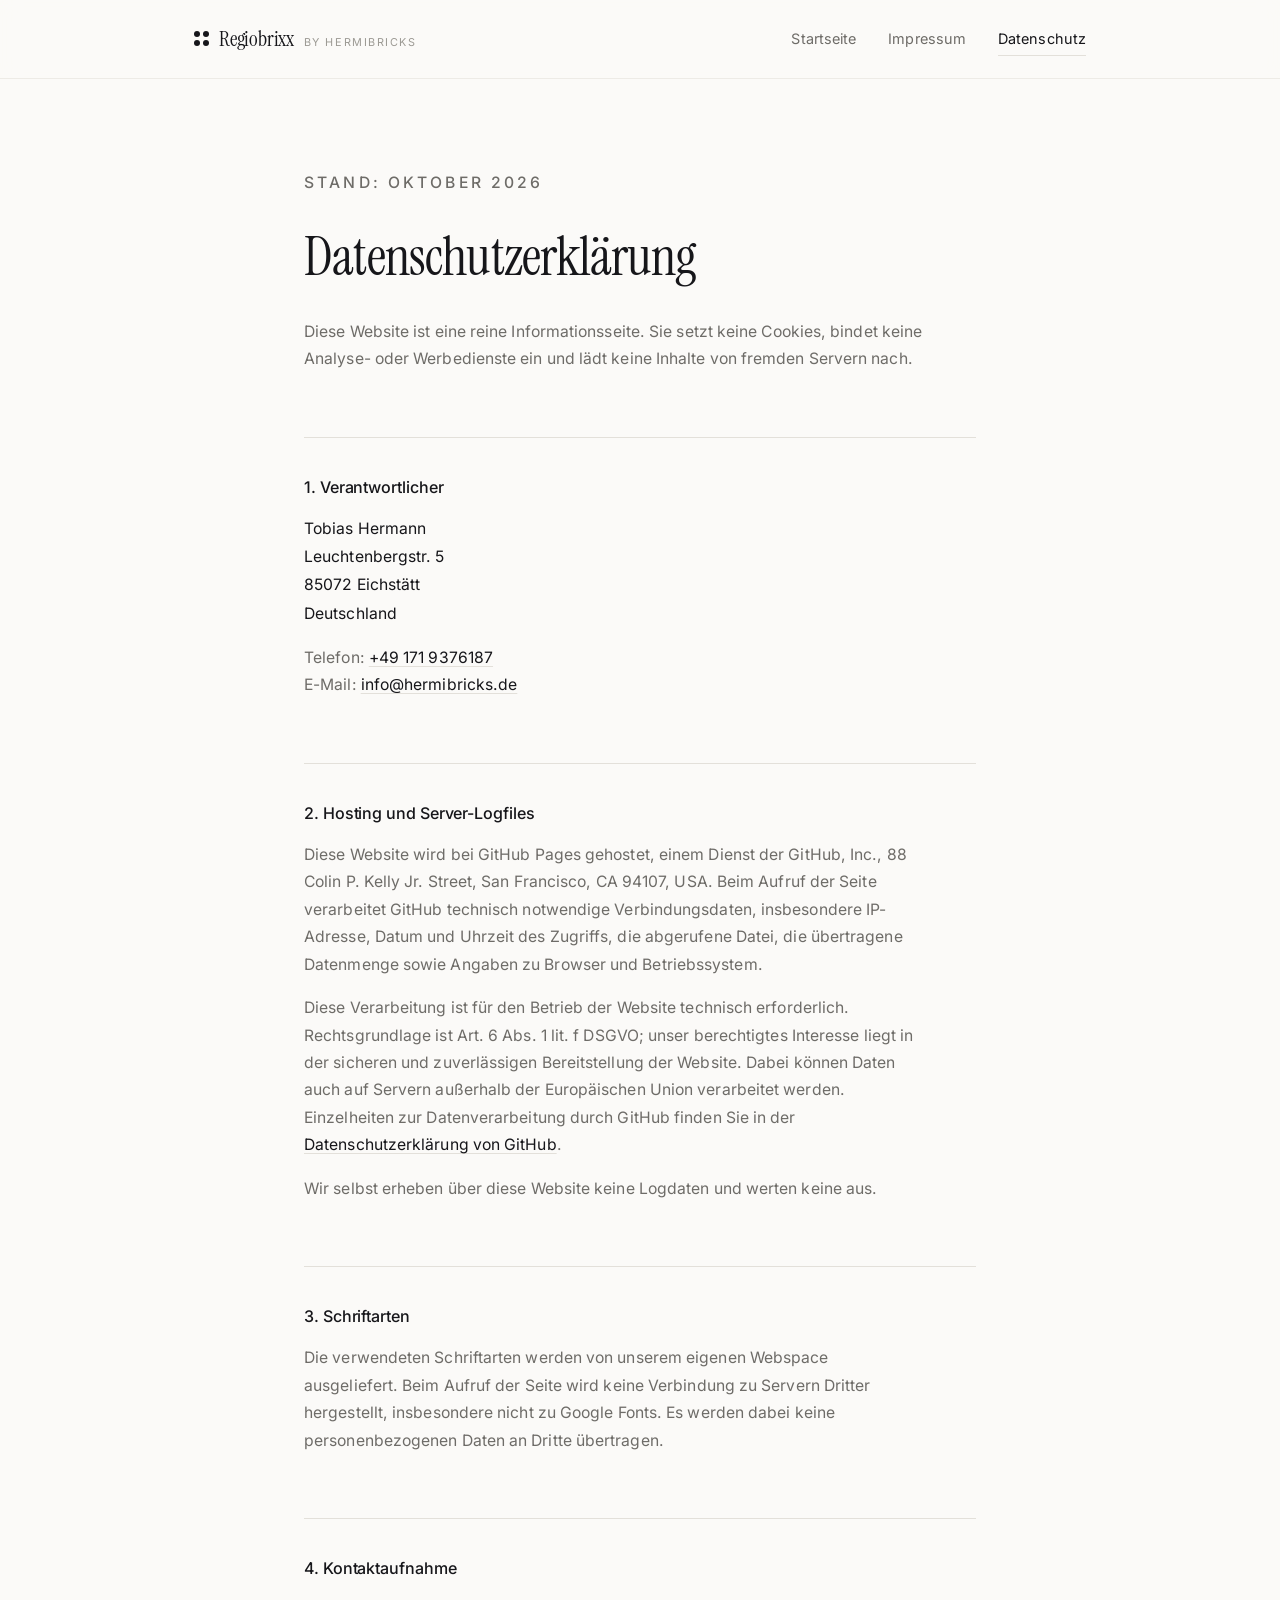
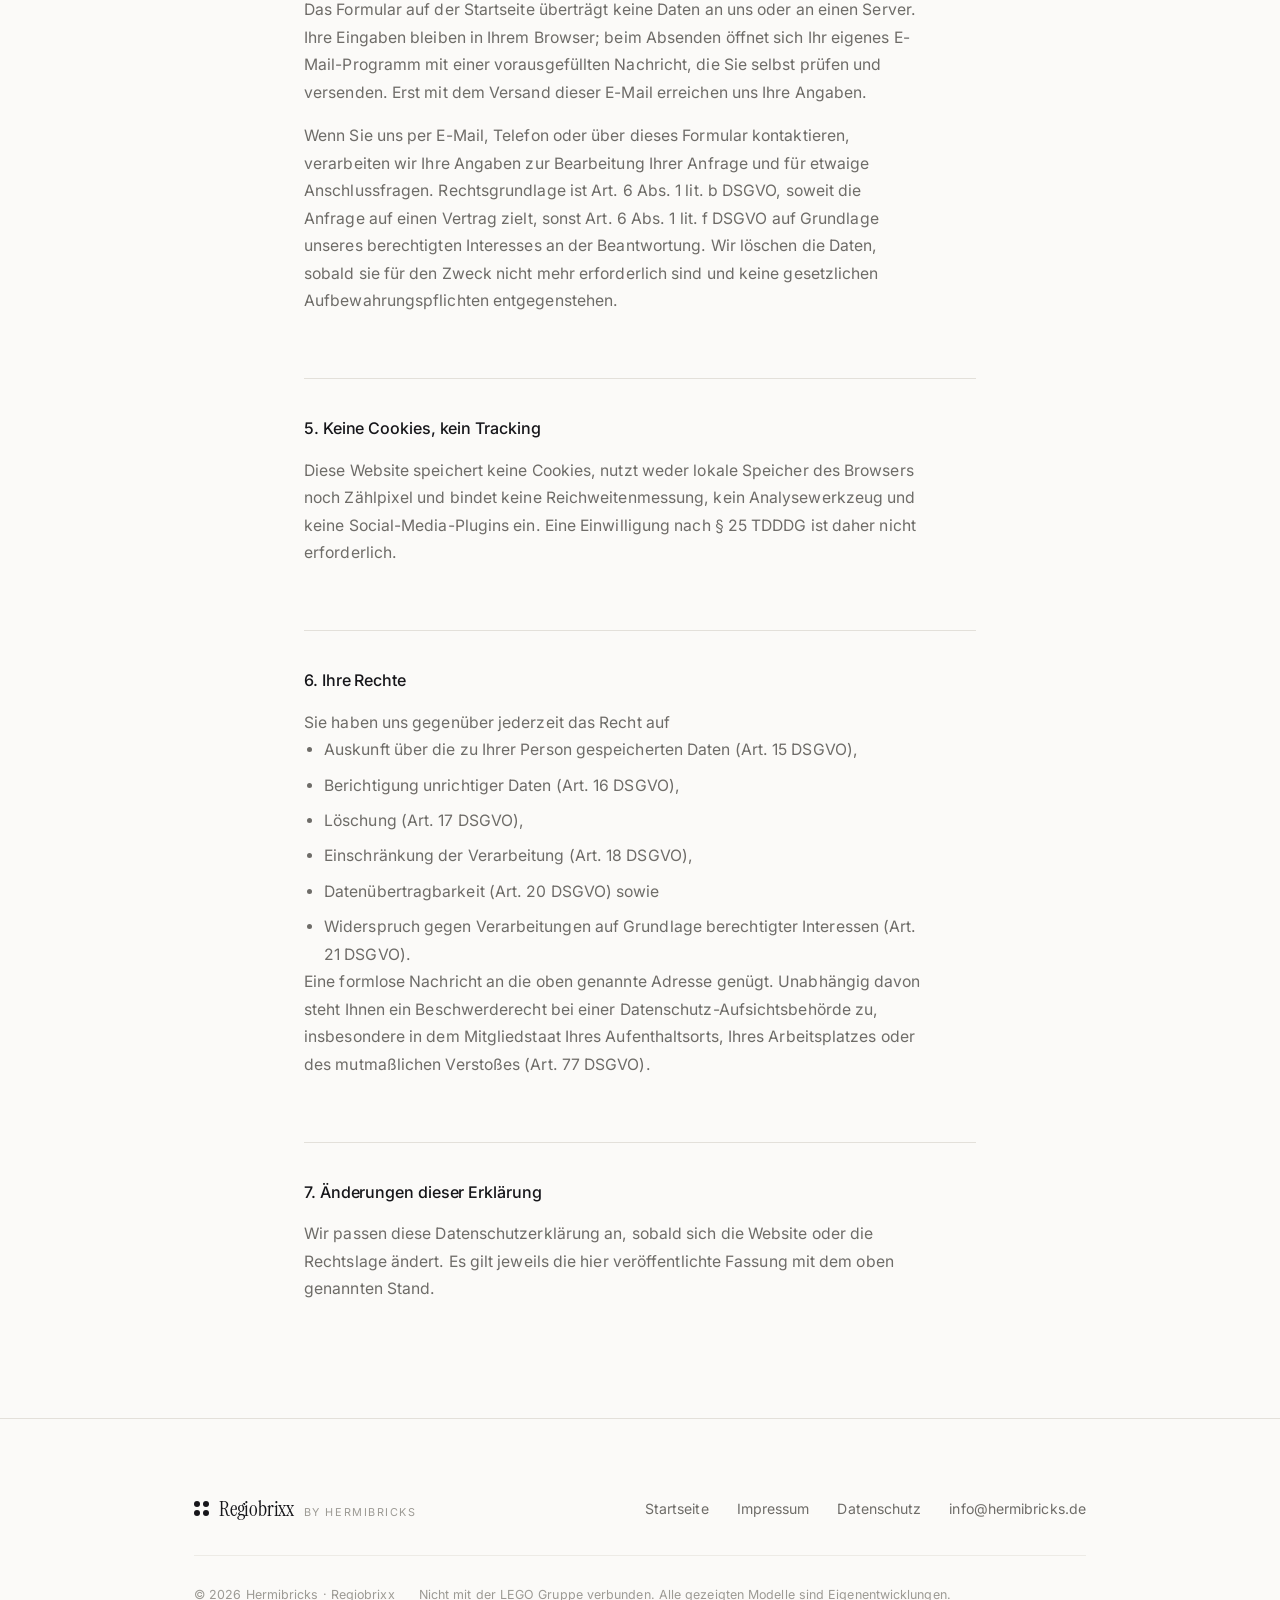
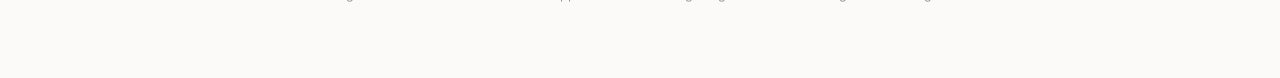
==== datenschutz.html @ d9622eda "Ergänze Impressum und Datenschutz, liefere Schriften lokal aus Rechtsseiten: - impressum.html mit de" ====
<!doctype html>
<html lang="de">
<head>
<meta charset="utf-8">
<meta name="viewport" content="width=device-width, initial-scale=1">
<title>Datenschutzerklärung — Regiobrixx</title>
<meta name="description" content="Datenschutzerklärung für die Website von Regiobrixx by Hermibricks.">
<meta name="robots" content="index, follow">
<meta name="theme-color" content="#FBFAF8">
<link rel="icon" href="data:image/svg+xml,%3Csvg xmlns='http://www.w3.org/2000/svg' viewBox='0 0 32 32'%3E%3Crect width='32' height='32' fill='%23FBFAF8'/%3E%3Cg fill='%2316161A'%3E%3Ccircle cx='12' cy='12' r='3'/%3E%3Ccircle cx='20' cy='12' r='3'/%3E%3Ccircle cx='12' cy='20' r='3'/%3E%3Ccircle cx='20' cy='20' r='3'/%3E%3C/g%3E%3C/svg%3E">
<link rel="stylesheet" href="fonts.css">
<link rel="stylesheet" href="styles.css">
</head>
<body>

<a class="skip" href="#main">Zum Inhalt springen</a>

<header class="site-header">
  <div class="wrap header-inner">
    <a class="brand" href="index.html" aria-label="Regiobrixx Startseite">
      <span class="mark" aria-hidden="true"><i></i><i></i><i></i><i></i></span>
      <span class="brand-name">Regiobrixx</span>
      <span class="brand-by">by Hermibricks</span>
    </a>
    <nav class="nav nav-legal" aria-label="Hauptnavigation">
      <a href="index.html">Startseite</a>
      <a href="impressum.html">Impressum</a>
      <a href="datenschutz.html" aria-current="page">Datenschutz</a>
    </nav>
  </div>
</header>

<main id="main" class="legal">
  <div class="wrap">
    <p class="kicker">Stand: Oktober 2026</p>
    <h1>Datenschutz&shy;erklärung</h1>

    <p class="legal-intro">
      Diese Website ist eine reine Informationsseite. Sie setzt keine Cookies, bindet keine
      Analyse- oder Werbedienste ein und lädt keine Inhalte von fremden Servern nach.
    </p>

    <section>
      <h2>1. Verantwortlicher</h2>
      <p class="address">
        Tobias Hermann<br>
        Leuchtenbergstr. 5<br>
        85072 Eichstätt<br>
        Deutschland
      </p>
      <p>
        Telefon: <a href="tel:+491719376187">+49 171 9376187</a><br>
        E-Mail: <a href="mailto:info@hermibricks.de">info@hermibricks.de</a>
      </p>
    </section>

    <section>
      <h2>2. Hosting und Server-Logfiles</h2>
      <p>
        Diese Website wird bei GitHub Pages gehostet, einem Dienst der GitHub, Inc.,
        88 Colin P. Kelly Jr. Street, San Francisco, CA 94107, USA. Beim Aufruf der Seite
        verarbeitet GitHub technisch notwendige Verbindungsdaten, insbesondere
        IP-Adresse, Datum und Uhrzeit des Zugriffs, die abgerufene Datei, die übertragene
        Datenmenge sowie Angaben zu Browser und Betriebssystem.
      </p>
      <p>
        Diese Verarbeitung ist für den Betrieb der Website technisch erforderlich.
        Rechtsgrundlage ist Art. 6 Abs. 1 lit. f DSGVO; unser berechtigtes Interesse
        liegt in der sicheren und zuverlässigen Bereitstellung der Website. Dabei können
        Daten auch auf Servern außerhalb der Europäischen Union verarbeitet werden.
        Einzelheiten zur Datenverarbeitung durch GitHub finden Sie in der
        <a href="https://docs.github.com/privacy" rel="noopener noreferrer">Datenschutzerklärung
        von GitHub</a>.
      </p>
      <p>Wir selbst erheben über diese Website keine Logdaten und werten keine aus.</p>
    </section>

    <section>
      <h2>3. Schriftarten</h2>
      <p>
        Die verwendeten Schriftarten werden von unserem eigenen Webspace ausgeliefert.
        Beim Aufruf der Seite wird keine Verbindung zu Servern Dritter hergestellt,
        insbesondere nicht zu Google Fonts. Es werden dabei keine personenbezogenen
        Daten an Dritte übertragen.
      </p>
    </section>

    <section>
      <h2>4. Kontaktaufnahme</h2>
      <p>
        Das Formular auf der Startseite überträgt keine Daten an uns oder an einen
        Server. Ihre Eingaben bleiben in Ihrem Browser; beim Absenden öffnet sich Ihr
        eigenes E-Mail-Programm mit einer vorausgefüllten Nachricht, die Sie selbst
        prüfen und versenden. Erst mit dem Versand dieser E-Mail erreichen uns Ihre
        Angaben.
      </p>
      <p>
        Wenn Sie uns per E-Mail, Telefon oder über dieses Formular kontaktieren,
        verarbeiten wir Ihre Angaben zur Bearbeitung Ihrer Anfrage und für etwaige
        Anschlussfragen. Rechtsgrundlage ist Art. 6 Abs. 1 lit. b DSGVO, soweit die
        Anfrage auf einen Vertrag zielt, sonst Art. 6 Abs. 1 lit. f DSGVO auf Grundlage
        unseres berechtigten Interesses an der Beantwortung. Wir löschen die Daten,
        sobald sie für den Zweck nicht mehr erforderlich sind und keine gesetzlichen
        Aufbewahrungspflichten entgegenstehen.
      </p>
    </section>

    <section>
      <h2>5. Keine Cookies, kein Tracking</h2>
      <p>
        Diese Website speichert keine Cookies, nutzt weder lokale Speicher des Browsers
        noch Zählpixel und bindet keine Reichweitenmessung, kein Analysewerkzeug und
        keine Social-Media-Plugins ein. Eine Einwilligung nach § 25 TDDDG ist daher
        nicht erforderlich.
      </p>
    </section>

    <section>
      <h2>6. Ihre Rechte</h2>
      <p>Sie haben uns gegenüber jederzeit das Recht auf</p>
      <ul class="legal-bullets">
        <li>Auskunft über die zu Ihrer Person gespeicherten Daten (Art. 15 DSGVO),</li>
        <li>Berichtigung unrichtiger Daten (Art. 16 DSGVO),</li>
        <li>Löschung (Art. 17 DSGVO),</li>
        <li>Einschränkung der Verarbeitung (Art. 18 DSGVO),</li>
        <li>Datenübertragbarkeit (Art. 20 DSGVO) sowie</li>
        <li>Widerspruch gegen Verarbeitungen auf Grundlage berechtigter Interessen
            (Art. 21 DSGVO).</li>
      </ul>
      <p>
        Eine formlose Nachricht an die oben genannte Adresse genügt. Unabhängig davon
        steht Ihnen ein Beschwerderecht bei einer Datenschutz-Aufsichtsbehörde zu,
        insbesondere in dem Mitgliedstaat Ihres Aufenthaltsorts, Ihres Arbeitsplatzes
        oder des mutmaßlichen Verstoßes (Art. 77 DSGVO).
      </p>
    </section>

    <section>
      <h2>7. Änderungen dieser Erklärung</h2>
      <p>
        Wir passen diese Datenschutzerklärung an, sobald sich die Website oder die
        Rechtslage ändert. Es gilt jeweils die hier veröffentlichte Fassung mit dem
        oben genannten Stand.
      </p>
    </section>
  </div>
</main>

<footer class="site-footer">
  <div class="wrap footer-inner">
    <a class="brand" href="index.html">
      <span class="mark" aria-hidden="true"><i></i><i></i><i></i><i></i></span>
      <span class="brand-name">Regiobrixx</span>
      <span class="brand-by">by Hermibricks</span>
    </a>
    <nav class="footer-nav" aria-label="Fußzeile">
      <a href="index.html">Startseite</a>
      <a href="impressum.html">Impressum</a>
      <a href="datenschutz.html">Datenschutz</a>
      <a href="mailto:info@hermibricks.de">info@hermibricks.de</a>
    </nav>
    <p class="footer-legal">
      <span>© <span id="year">2026</span> Hermibricks · Regiobrixx</span>
      <span>Nicht mit der LEGO Gruppe verbunden. Alle gezeigten Modelle sind Eigenentwicklungen.</span>
    </p>
  </div>
</footer>

<script src="main.js"></script>
</body>
</html>
---- fonts.css ----
/* ============================================================
   Schriften, lokal ausgeliefert.
   Bewusst nicht ueber Googles CDN eingebunden: sonst wuerde beim
   Seitenaufruf die IP-Adresse jedes Besuchers an Google in die USA
   uebertragen. Erzeugt aus:
   https://fonts.googleapis.com/css2?family=Instrument+Serif&family=Inter:wght@400;500&display=swap
   Enthalten sind nur die tatsaechlich genutzten Schnitte
   (Instrument Serif 400, Inter 400/500) in den Subsets latin und
   latin-ext. Neue Schnitte muessen hier ergaenzt werden.
   ============================================================ */

@font-face{
  font-family:'Instrument Serif';
  font-style:normal;
  font-weight:400;
  font-display:swap;
  src:url(fonts/instrument-serif-400-latin-ext.woff2) format('woff2');
  unicode-range:U+0100-02BA, U+02BD-02C5, U+02C7-02CC, U+02CE-02D7, U+02DD-02FF, U+0304, U+0308, U+0329, U+1D00-1DBF, U+1E00-1E9F, U+1EF2-1EFF, U+2020, U+20A0-20AB, U+20AD-20C4, U+2113, U+2C60-2C7F, U+A720-A7FF;
}

@font-face{
  font-family:'Instrument Serif';
  font-style:normal;
  font-weight:400;
  font-display:swap;
  src:url(fonts/instrument-serif-400-latin.woff2) format('woff2');
  unicode-range:U+0000-00FF, U+0131, U+0152-0153, U+02BB-02BC, U+02C6, U+02DA, U+02DC, U+0304, U+0308, U+0329, U+2000-206F, U+20AC, U+2122, U+2191, U+2193, U+2212, U+2215, U+FEFF, U+FFFD;
}

@font-face{
  font-family:'Inter';
  font-style:normal;
  font-weight:400;
  font-display:swap;
  src:url(fonts/inter-latin-ext.woff2) format('woff2');
  unicode-range:U+0100-02BA, U+02BD-02C5, U+02C7-02CC, U+02CE-02D7, U+02DD-02FF, U+0304, U+0308, U+0329, U+1D00-1DBF, U+1E00-1E9F, U+1EF2-1EFF, U+2020, U+20A0-20AB, U+20AD-20C4, U+2113, U+2C60-2C7F, U+A720-A7FF;
}

@font-face{
  font-family:'Inter';
  font-style:normal;
  font-weight:400;
  font-display:swap;
  src:url(fonts/inter-latin.woff2) format('woff2');
  unicode-range:U+0000-00FF, U+0131, U+0152-0153, U+02BB-02BC, U+02C6, U+02DA, U+02DC, U+0304, U+0308, U+0329, U+2000-206F, U+20AC, U+2122, U+2191, U+2193, U+2212, U+2215, U+FEFF, U+FFFD;
}

@font-face{
  font-family:'Inter';
  font-style:normal;
  font-weight:500;
  font-display:swap;
  src:url(fonts/inter-latin-ext.woff2) format('woff2');
  unicode-range:U+0100-02BA, U+02BD-02C5, U+02C7-02CC, U+02CE-02D7, U+02DD-02FF, U+0304, U+0308, U+0329, U+1D00-1DBF, U+1E00-1E9F, U+1EF2-1EFF, U+2020, U+20A0-20AB, U+20AD-20C4, U+2113, U+2C60-2C7F, U+A720-A7FF;
}

@font-face{
  font-family:'Inter';
  font-style:normal;
  font-weight:500;
  font-display:swap;
  src:url(fonts/inter-latin.woff2) format('woff2');
  unicode-range:U+0000-00FF, U+0131, U+0152-0153, U+02BB-02BC, U+02C6, U+02DA, U+02DC, U+0304, U+0308, U+0329, U+2000-206F, U+20AC, U+2122, U+2191, U+2193, U+2212, U+2215, U+FEFF, U+FFFD;
}
---- styles.css ----
/* ============================================================
   Regiobrixx — Landing Page
   Ruhig, editorial, viel Weißraum.
   ============================================================ */

:root{
  --paper:#FBFAF8;
  --paper-alt:#F4F2EE;
  --ink:#16161A;
  --ink-soft:#6E6C68;
  --ink-faint:#9C9A94;
  --rule:#E3E0DA;
  --rule-soft:#EDEBE6;

  --wrap:940px;
  --wrap-wide:1320px;
  --gutter:24px;

  --serif:"Instrument Serif",Georgia,"Times New Roman",serif;
  --sans:"Inter",system-ui,-apple-system,"Segoe UI",sans-serif;

  --space-section:clamp(88px,12vw,176px);
}

*,*::before,*::after{box-sizing:border-box}

html{scroll-behavior:smooth;scroll-padding-top:100px;-webkit-text-size-adjust:100%}

body{
  margin:0;
  background:var(--paper);
  color:var(--ink);
  font-family:var(--sans);
  font-size:17px;
  font-weight:400;
  line-height:1.75;
  letter-spacing:.005em;
  -webkit-font-smoothing:antialiased;
  text-rendering:optimizeLegibility;
  overflow-x:hidden;
}

img{max-width:100%;height:auto;display:block}
p{margin:0}
a{color:inherit}

h1,h2{
  font-family:var(--serif);font-weight:400;letter-spacing:-.015em;
  line-height:1.06;margin:0;text-wrap:balance;
}
h1{font-size:clamp(2.9rem,7.2vw,5.4rem)}
h2{font-size:clamp(2.1rem,4.6vw,3.4rem)}
h3{
  font-family:var(--sans);font-size:1.0rem;font-weight:500;
  letter-spacing:-.005em;line-height:1.45;margin:0;
}

.wrap{width:100%;max-width:var(--wrap);margin-inline:auto;padding-inline:var(--gutter)}
.wrap-wide{width:100%;max-width:var(--wrap-wide);margin-inline:auto;padding-inline:var(--gutter)}

.sr-only,.skip:not(:focus){
  position:absolute;width:1px;height:1px;padding:0;margin:-1px;
  overflow:hidden;clip:rect(0 0 0 0);white-space:nowrap;border:0;
}
.skip:focus{
  position:fixed;z-index:200;top:14px;left:14px;background:var(--ink);color:var(--paper);
  padding:12px 20px;font-size:.9rem;
}
:focus-visible{outline:1px solid var(--ink);outline-offset:4px}

.kicker{
  font-size:.7rem;font-weight:500;letter-spacing:.2em;text-transform:uppercase;
  color:var(--ink-faint);margin:0 0 clamp(20px,3vw,32px);
}

/* ============ HEADER ============ */
.site-header{
  position:sticky;top:0;z-index:100;
  background:color-mix(in srgb, var(--paper) 88%, transparent);
  backdrop-filter:saturate(1.1) blur(10px);
  border-bottom:1px solid var(--rule-soft);
}
.header-inner{display:flex;align-items:center;gap:24px;min-height:78px}

.brand{display:flex;align-items:baseline;gap:10px;text-decoration:none;flex:0 0 auto}
.mark{
  align-self:center;display:grid;grid-template-columns:1fr 1fr;gap:3px;
  width:15px;height:15px;flex:0 0 auto;
}
.mark i{display:block;border-radius:50%;background:var(--ink)}
.brand-name{font-family:var(--serif);font-size:1.3rem;letter-spacing:-.01em}
.brand-by{font-size:.68rem;letter-spacing:.14em;text-transform:uppercase;color:var(--ink-faint)}

.nav{margin-left:auto;display:flex;align-items:center;gap:32px}
.nav a{
  text-decoration:none;font-size:.9rem;color:var(--ink-soft);
  position:relative;padding:4px 0;transition:color .2s;
}
.nav a::after{
  content:"";position:absolute;left:0;right:0;bottom:0;height:1px;
  background:var(--ink);transform:scaleX(0);transform-origin:left;transition:transform .25s ease;
}
.nav a:hover{color:var(--ink)}
.nav a:hover::after{transform:scaleX(1)}
.nav .nav-cta{color:var(--ink)}
.nav .nav-cta::after{transform:scaleX(1);background:var(--rule)}
.nav .nav-cta:hover::after{background:var(--ink)}

.burger{
  display:none;margin-left:auto;width:36px;height:36px;border:0;background:none;
  cursor:pointer;padding:0;flex-direction:column;justify-content:center;gap:5px;align-items:flex-end;
}
.burger span{display:block;width:22px;height:1px;background:var(--ink);transition:transform .25s,opacity .2s}
.burger[aria-expanded="true"] span:nth-child(1){transform:translateY(3px) rotate(45deg)}
.burger[aria-expanded="true"] span:nth-child(2){transform:translateY(-3px) rotate(-45deg)}

/* ============ BUTTONS / LINKS ============ */
.btn{
  display:inline-flex;align-items:center;justify-content:center;
  font-family:var(--sans);font-size:.9rem;font-weight:500;letter-spacing:.01em;
  text-decoration:none;cursor:pointer;
  background:var(--ink);color:var(--paper);border:1px solid var(--ink);
  padding:15px 32px;border-radius:999px;transition:background .22s,color .22s;
}
.btn:hover{background:transparent;color:var(--ink)}

.link-arrow{
  display:inline-flex;align-items:center;gap:9px;text-decoration:none;
  font-size:.9rem;color:var(--ink);padding-bottom:3px;
  border-bottom:1px solid var(--rule);transition:border-color .22s;
}
.link-arrow::after{content:"→";transition:transform .25s ease}
.link-arrow:hover{border-bottom-color:var(--ink)}
.link-arrow:hover::after{transform:translateX(4px)}

/* ============ PARALLAX ============ */
.parallax{
  position:relative;overflow:hidden;
  aspect-ratio:var(--ar,3/2);background:var(--paper-alt);
  --range:0px;--shift:0px;
}
.parallax img{
  position:absolute;top:50%;left:0;width:100%;
  height:calc(100% + var(--range) * 2);
  object-fit:cover;
  transform:translate3d(0,calc(-50% + var(--shift)),0);
}
.parallax[data-ratio="3/2"]{--ar:3/2}
.parallax[data-ratio="3/4"]{--ar:3/4}
.parallax[data-ratio="4/3"]{--ar:4/3}
.js-parallax .parallax{--range:clamp(18px,3.5vw,46px)}
.js-parallax .parallax img{will-change:transform}

/* ============ HERO ============ */
.hero{padding-top:clamp(72px,11vw,140px);padding-bottom:var(--space-section)}
.hero h1{margin-bottom:clamp(40px,6vw,64px)}
.hero-foot{
  display:grid;grid-template-columns:minmax(0,1fr) auto;gap:clamp(28px,5vw,64px);
  align-items:end;padding-bottom:clamp(56px,8vw,96px);
}
.lead{font-size:1.06rem;color:var(--ink-soft);max-width:46ch}
.hero-actions{display:flex;align-items:center;gap:28px;flex-wrap:wrap}

.hero-figure{margin-bottom:clamp(48px,7vw,88px)}


.facts{
  list-style:none;margin:0;padding:0;
  display:grid;grid-template-columns:repeat(3,1fr);gap:1px;
  background:var(--rule);border-block:1px solid var(--rule);
}
.facts li{background:var(--paper);padding:32px 0 32px 0}
.facts li+li{padding-left:clamp(24px,4vw,48px)}
.facts strong{
  display:block;font-family:var(--serif);font-weight:400;
  font-size:clamp(1.5rem,2.6vw,2rem);line-height:1.1;letter-spacing:-.01em;
}
.facts span{display:block;margin-top:8px;font-size:.88rem;color:var(--ink-soft);line-height:1.5}

/* ============ SECTIONS ============ */
.section{padding-block:var(--space-section)}
.section-alt{background:var(--paper-alt)}

.sec-head{max-width:36ch;margin:0 auto clamp(56px,8vw,104px);text-align:center}
.sec-head-left{margin-inline:0;text-align:left;max-width:30ch}
.sec-head h2+.sec-sub{margin-top:clamp(20px,3vw,28px)}
.sec-sub{color:var(--ink-soft);font-size:1.02rem;max-width:52ch}
.sec-head:not(.sec-head-left) .sec-sub{margin-inline:auto}

/* ---- Trio ---- */
.trio{
  display:grid;grid-template-columns:repeat(3,1fr);
  gap:clamp(32px,5vw,64px);
}
.trio article{border-top:1px solid var(--rule);padding-top:26px}
.trio h3{margin-bottom:12px}
.trio p{color:var(--ink-soft);font-size:.96rem}

/* ---- Gallery ---- */
.gallery{
  display:grid;grid-template-columns:1fr 1fr;
  column-gap:clamp(24px,5vw,80px);row-gap:clamp(56px,8vw,120px);
}
.gallery figure{margin:0}
.gallery .offset{transform:translateY(clamp(32px,6vw,88px))}

.gallery figcaption{
  display:flex;align-items:baseline;justify-content:space-between;gap:16px;
  margin-top:18px;padding-top:14px;border-top:1px solid var(--rule);
  font-size:.92rem;
}
.gallery figcaption em{font-style:normal;color:var(--ink-faint);font-size:.78rem;
  letter-spacing:.14em;text-transform:uppercase}

.aside-note{
  margin-top:clamp(96px,12vw,170px);max-width:46ch;color:var(--ink-soft);
  font-size:.96rem;padding-top:24px;border-top:1px solid var(--rule);
}

/* ---- Referenz ---- */
.reference{
  display:grid;grid-template-columns:minmax(0,.85fr) minmax(0,1.15fr);
  gap:clamp(40px,6vw,96px);align-items:center;
}
.reference-text h2+.sec-sub{margin-top:clamp(20px,3vw,28px)}
.reference-text .sec-sub+.sec-sub{margin-top:18px}
.reference-figures{
  display:grid;grid-template-columns:1fr 1fr;gap:clamp(16px,2.5vw,32px);
}
.reference-figures figure{margin:0}
.specs{
  display:flex;flex-wrap:wrap;gap:0;margin:clamp(28px,4vw,40px) 0 0;
  border-top:1px solid var(--rule);
}
.specs div{padding:16px clamp(20px,3vw,34px) 0 0}
.specs dt{
  font-size:.68rem;letter-spacing:.16em;text-transform:uppercase;color:var(--ink-faint);
}
.specs dd{margin:6px 0 0;font-family:var(--serif);font-size:1.25rem;line-height:1.1}

/* ---- Steps ---- */
.steps,.perks{list-style:none;margin:0;padding:0}
.steps li,.perks li{
  display:grid;grid-template-columns:72px minmax(0,19ch) minmax(0,1fr);
  gap:clamp(20px,4vw,48px);align-items:baseline;
  padding:clamp(26px,3.4vw,38px) 0;border-top:1px solid var(--rule);
}
.steps li:last-child,.perks li:last-child{border-bottom:1px solid var(--rule)}
.num{font-family:var(--serif);font-size:1.05rem;color:var(--ink-faint)}
.steps p,.perks p{color:var(--ink-soft);font-size:.96rem;max-width:56ch}

/* ---- Plans ---- */
.plans{
  display:grid;grid-template-columns:repeat(3,1fr);
  border-top:1px solid var(--rule);margin-bottom:clamp(72px,10vw,128px);
}
.plan{
  position:relative;
  padding:calc(clamp(36px,4.5vw,52px) + 18px) clamp(20px,3vw,40px) clamp(36px,4.5vw,52px) 0;
  display:flex;flex-direction:column;align-items:flex-start;gap:0;
}
.plan+.plan{border-left:1px solid var(--rule);padding-left:clamp(28px,3.5vw,48px)}
.plan-tag{
  position:absolute;top:22px;left:0;font-size:.64rem;letter-spacing:.18em;
  text-transform:uppercase;color:var(--ink-faint);
}
.plan+.plan .plan-tag{left:clamp(28px,3.5vw,48px)}
.plan h3{font-family:var(--serif);font-size:2.2rem;font-weight:400;line-height:1}
.plan-for{margin-top:14px;font-size:.94rem;min-height:3em}
.plan-scope{margin-top:22px;font-size:.92rem;color:var(--ink-soft);line-height:1.65}
.plan-ask{
  margin-top:auto;padding-top:34px;font-size:.7rem;letter-spacing:.18em;
  text-transform:uppercase;color:var(--ink-faint);
}
.plan .link-arrow{margin-top:18px}

/* ---- Matrix ---- */
.table-scroll{overflow-x:auto}
.matrix{width:100%;border-collapse:collapse;min-width:560px;font-size:.92rem}
.matrix th,.matrix td{padding:18px 12px;text-align:left;border-bottom:1px solid var(--rule-soft);vertical-align:middle}
.matrix thead th{
  border-bottom:1px solid var(--rule);font-weight:500;color:var(--ink-faint);
  font-size:.7rem;letter-spacing:.2em;text-transform:uppercase;padding-bottom:16px;
}
.matrix thead th:not(:first-child),.matrix td{text-align:center;width:96px}
.matrix tbody th{font-weight:400;color:var(--ink);padding-left:0}
.matrix i{display:inline-block;width:6px;height:6px;border-radius:50%}
.matrix i.on{background:var(--ink)}
.matrix i.off{background:none;box-shadow:inset 0 0 0 1px var(--rule)}
.opt{font-size:.74rem;letter-spacing:.1em;text-transform:uppercase;color:var(--ink-faint)}

/* ---- Margins ---- */
.margins{margin-top:clamp(72px,10vw,120px);padding-top:clamp(40px,5vw,60px);border-top:1px solid var(--rule)}
.margins-row{
  display:grid;grid-template-columns:auto auto minmax(0,1fr);
  gap:clamp(32px,6vw,80px);align-items:start;
}
.margins-row strong{
  display:block;font-family:var(--serif);font-weight:400;
  font-size:clamp(2.4rem,5vw,3.6rem);line-height:1;letter-spacing:-.02em;
}
.margins-row span{display:block;margin-top:10px;font-size:.86rem;color:var(--ink-soft)}
.margins-note{font-size:.9rem;color:var(--ink-soft);max-width:44ch}

/* ---- Split (Vertrieb / Über uns / Kontakt) ---- */
.split{
  display:grid;grid-template-columns:minmax(0,.9fr) minmax(0,1.1fr);
  gap:clamp(40px,7vw,110px);align-items:start;
}
.split .sec-head{margin-bottom:0}

.rows{list-style:none;margin:0;padding:0}
.rows li{
  padding:22px 0;border-top:1px solid var(--rule);font-size:.98rem;color:var(--ink-soft);
}
.rows li:last-child{border-bottom:1px solid var(--rule)}

.about-body{display:grid;gap:28px;font-size:1.02rem;color:var(--ink-soft);max-width:54ch}
.about-start{padding-top:26px;border-top:1px solid var(--rule);color:var(--ink);font-size:.98rem}
.about-start .kicker{display:block;margin-bottom:10px}

/* ---- Form ---- */
.form{display:grid;gap:30px;max-width:540px}
.form label{
  display:grid;gap:10px;font-size:.72rem;letter-spacing:.14em;
  text-transform:uppercase;color:var(--ink-faint);
}
.form input,.form select,.form textarea{
  font-family:var(--sans);font-size:1rem;font-weight:400;letter-spacing:normal;
  text-transform:none;color:var(--ink);
  padding:10px 0;border:0;border-bottom:1px solid var(--rule);border-radius:0;
  background:transparent;width:100%;transition:border-color .2s;
}
.form input::placeholder,.form textarea::placeholder{color:var(--ink-faint)}
.form input:focus,.form select:focus,.form textarea:focus{border-bottom-color:var(--ink);outline:none}
.form select{appearance:none;cursor:pointer;
  background-image:linear-gradient(45deg,transparent 50%,var(--ink-soft) 50%),linear-gradient(135deg,var(--ink-soft) 50%,transparent 50%);
  background-position:calc(100% - 9px) 19px,calc(100% - 4px) 19px;background-size:5px 5px;background-repeat:no-repeat}
.form textarea{resize:vertical;min-height:64px;line-height:1.7}
.form .btn{justify-self:start;margin-top:6px}
.form-hint{font-size:.82rem;color:var(--ink-faint);line-height:1.6}
.form-hint.is-error{color:var(--ink)}
.form-hint a{color:inherit}

/* ============ RECHTSSEITEN ============ */
.legal{padding-block:clamp(56px,7vw,104px) clamp(72px,9vw,128px)}
.legal .wrap{max-width:720px}
.legal h1{
  font-family:var(--serif);font-weight:400;letter-spacing:-.015em;line-height:1.06;
  font-size:clamp(2.4rem,5vw,3.4rem);margin:0;
}
.legal-intro{
  margin-top:clamp(24px,3vw,32px);font-size:1.06rem;color:var(--ink-soft);max-width:54ch;
}
.legal section{
  margin-top:clamp(40px,5vw,64px);padding-top:clamp(28px,3.5vw,38px);
  border-top:1px solid var(--rule);
}
.legal h2{
  font-family:var(--sans);font-size:1rem;font-weight:500;letter-spacing:-.005em;
  line-height:1.45;margin:0 0 16px;
}
.legal p{color:var(--ink-soft);font-size:.98rem;max-width:62ch}
.legal p+p{margin-top:16px}
.legal a{color:var(--ink);text-decoration:underline;text-underline-offset:3px;
  text-decoration-color:var(--rule);transition:text-decoration-color .2s}
.legal a:hover{text-decoration-color:var(--ink)}
.legal .address{color:var(--ink);line-height:1.8}

.legal-list{margin:0;display:grid;gap:12px}
.legal-list div{display:grid;grid-template-columns:120px minmax(0,1fr);gap:16px;align-items:baseline}
.legal-list dt{font-size:.68rem;letter-spacing:.16em;text-transform:uppercase;color:var(--ink-faint)}
.legal-list dd{margin:0;font-size:.98rem}

.legal-bullets{margin:0;padding-left:20px;color:var(--ink-soft);font-size:.98rem;max-width:62ch}
.legal-bullets li{margin-top:8px}
.legal-bullets li:first-child{margin-top:0}

/* Die Rechtsseiten tragen keinen Burger, also bleibt ihre Navigation
   auf jeder Breite sichtbar statt ins Overlay zu klappen. */
.nav-legal a[aria-current="page"]{color:var(--ink)}
.nav-legal a[aria-current="page"]::after{transform:scaleX(1);background:var(--rule)}

/* ============ FOOTER ============ */
.site-footer{border-top:1px solid var(--rule);padding-block:clamp(48px,6vw,72px)}
.footer-inner{display:flex;flex-wrap:wrap;align-items:center;gap:28px;justify-content:space-between}
.footer-nav{display:flex;flex-wrap:wrap;gap:28px}
.footer-nav a{text-decoration:none;font-size:.88rem;color:var(--ink-soft);transition:color .2s}
.footer-nav a:hover{color:var(--ink)}
.footer-legal{
  width:100%;padding-top:28px;border-top:1px solid var(--rule-soft);
  font-size:.78rem;color:var(--ink-faint);display:flex;flex-wrap:wrap;gap:6px 24px;
}
.footer-legal a{color:inherit;text-decoration:none}
.footer-legal a:hover{color:var(--ink)}

/* ============ REVEAL ============ */
.reveal{opacity:0;transform:translateY(14px);transition:opacity .9s ease,transform .9s cubic-bezier(.22,.7,.3,1)}
.reveal.in{opacity:1;transform:none}
.gallery .offset.reveal{transform:translateY(calc(clamp(32px,6vw,88px) + 14px))}
.gallery .offset.reveal.in{transform:translateY(clamp(32px,6vw,88px))}

/* ============ RESPONSIVE ============ */
@media (max-width:900px){
  .hero-foot{grid-template-columns:1fr;align-items:start;gap:34px}
  .trio{grid-template-columns:1fr;gap:0}
  .trio article{padding-block:26px}
  .trio article+article{border-top:1px solid var(--rule)}
  .trio article:last-child{border-bottom:1px solid var(--rule)}
  .steps li,.perks li{grid-template-columns:48px minmax(0,1fr);row-gap:10px}
  .steps li h3,.perks li h3{grid-column:2}
  .steps li p,.perks li p{grid-column:2}
  .plans{grid-template-columns:1fr;border-top:0}
  .plan{border-top:1px solid var(--rule);padding-right:0;padding-block:54px 36px}
  .plan+.plan{border-left:0;padding-left:0}
  .plan-for{min-height:0}
  .plan-ask{padding-top:26px}
  .margins-row{grid-template-columns:1fr 1fr;row-gap:36px}
  .margins-note{grid-column:1/-1}
  .split{grid-template-columns:1fr;gap:48px}
  .reference{grid-template-columns:1fr;gap:clamp(36px,5vw,48px)}
  .gallery .offset,.gallery .offset.reveal.in{transform:none}
  .gallery .offset.reveal{transform:translateY(14px)}
}

@media (max-width:760px){
  .nav{
    position:fixed;inset:78px 0 auto;flex-direction:column;align-items:stretch;gap:0;
    background:var(--paper);border-bottom:1px solid var(--rule);padding:8px var(--gutter) 28px;
    transform:translateY(-130%);transition:transform .35s cubic-bezier(.22,.7,.3,1);
    max-height:calc(100dvh - 78px);overflow-y:auto;
  }
  .nav.open{transform:none}
  /* Marke und drei Links passen nebeneinander nicht aufs Handy,
     also bekommt die Navigation eine eigene Zeile. */
  .site-header:has(.nav-legal) .header-inner{
    flex-wrap:wrap;min-height:0;padding-block:16px;gap:12px 20px;
  }
  .nav-legal{
    position:static;transform:none;flex-direction:row;flex-wrap:wrap;
    width:100%;margin-left:0;gap:20px;
    background:none;border:0;padding:0;max-height:none;overflow:visible;
  }
  .nav-legal a{padding:2px 0;font-size:.88rem;border-bottom:0}
  .nav-legal a::after{display:none}
  .nav a{padding:18px 0;font-size:1.05rem;border-bottom:1px solid var(--rule-soft)}
  .nav a::after{display:none}
  .burger{display:flex}
  .facts{grid-template-columns:1fr;gap:0;background:none}
  .facts li{padding:24px 0;border-top:1px solid var(--rule-soft)}
  .facts li:first-child{border-top:0}
  .facts li+li{padding-left:0}
}

@media (max-width:620px){
  body{font-size:16px}

  .gallery{grid-template-columns:1fr;row-gap:48px}
  .hero-figure img{aspect-ratio:4/3}
  .margins-row{grid-template-columns:1fr}
  .specs div{padding-right:28px}
  .footer-inner{flex-direction:column;align-items:flex-start;gap:20px}
}

@media (prefers-reduced-motion:reduce){
  html{scroll-behavior:auto}
  .js-parallax .parallax{--range:0px}
  .parallax img{transform:translate3d(0,-50%,0)}
  *,*::before,*::after{animation-duration:.01ms!important;transition-duration:.01ms!important}
  .reveal{opacity:1;transform:none}
  .gallery .offset.reveal{transform:translateY(clamp(32px,6vw,88px))}
}

@media print{
  .site-header,.burger,.form{display:none}
  .section-alt{background:none}
  .reveal{opacity:1;transform:none}
}
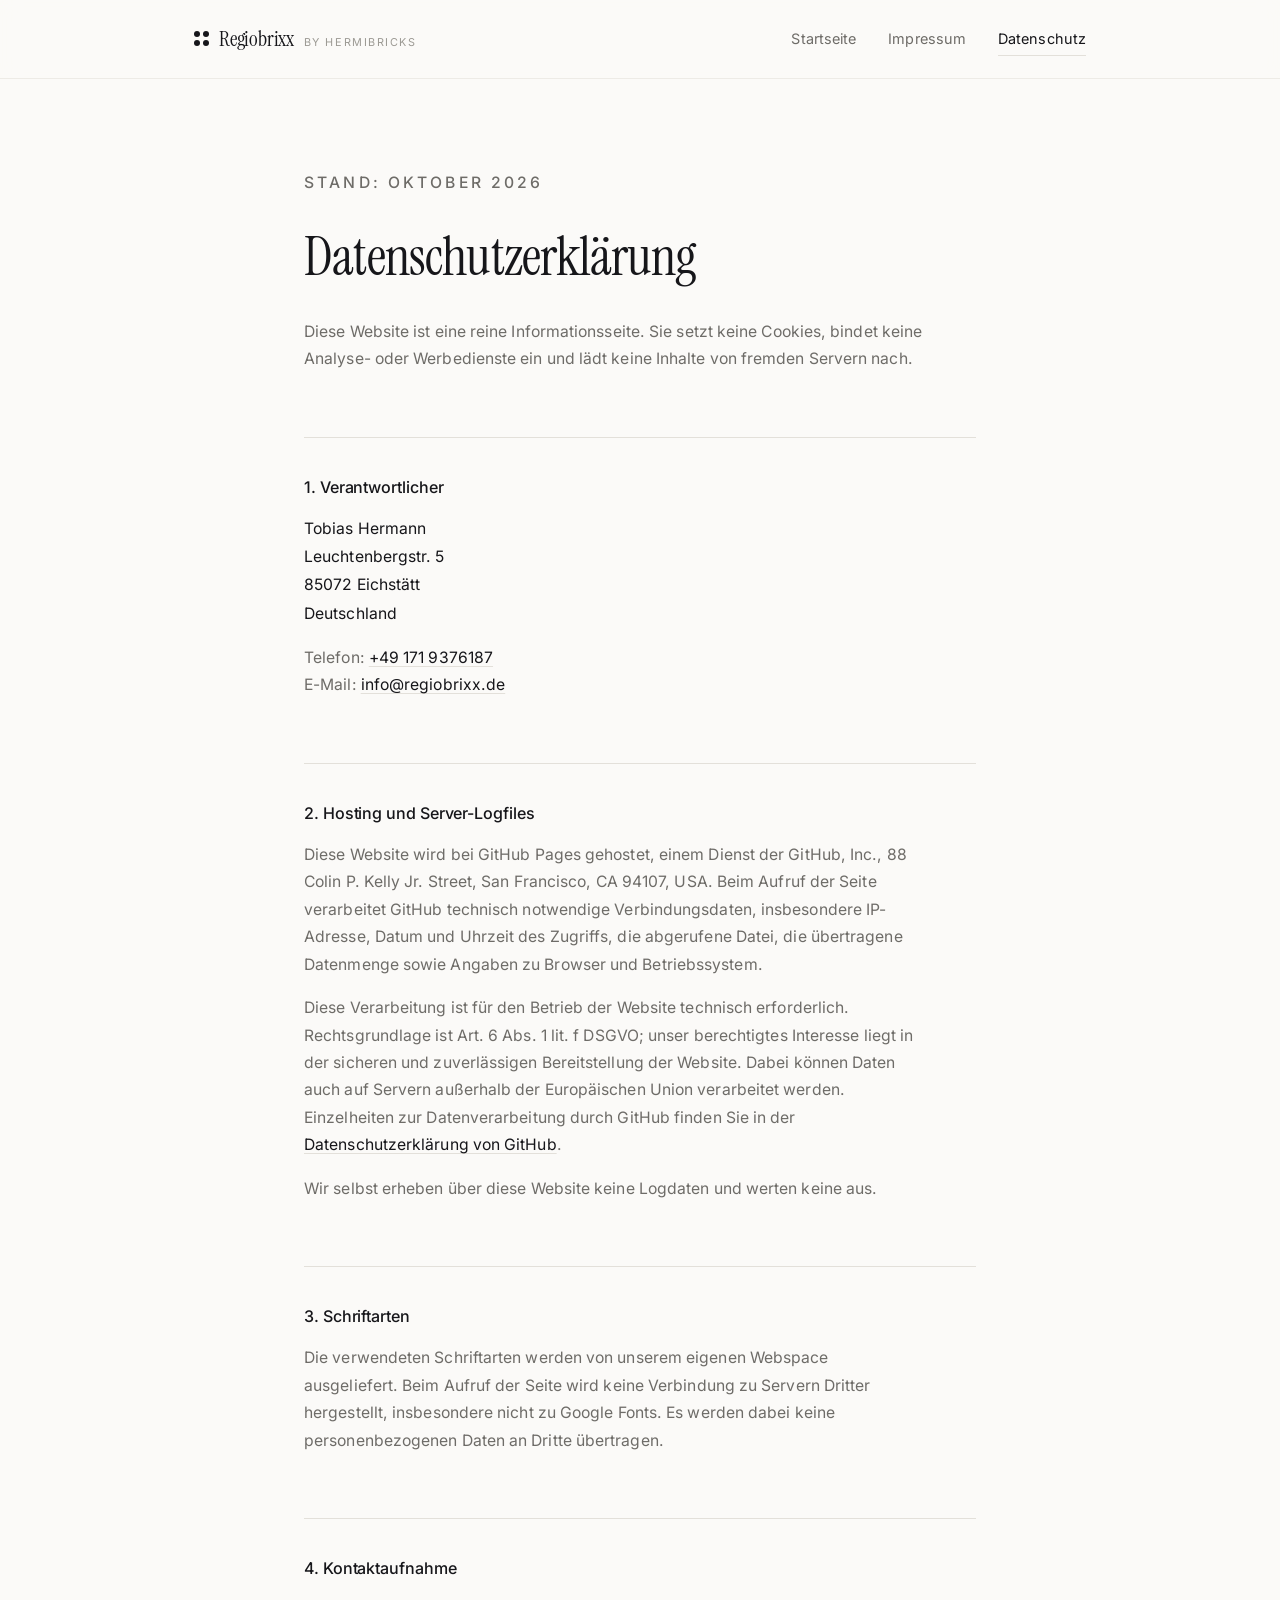
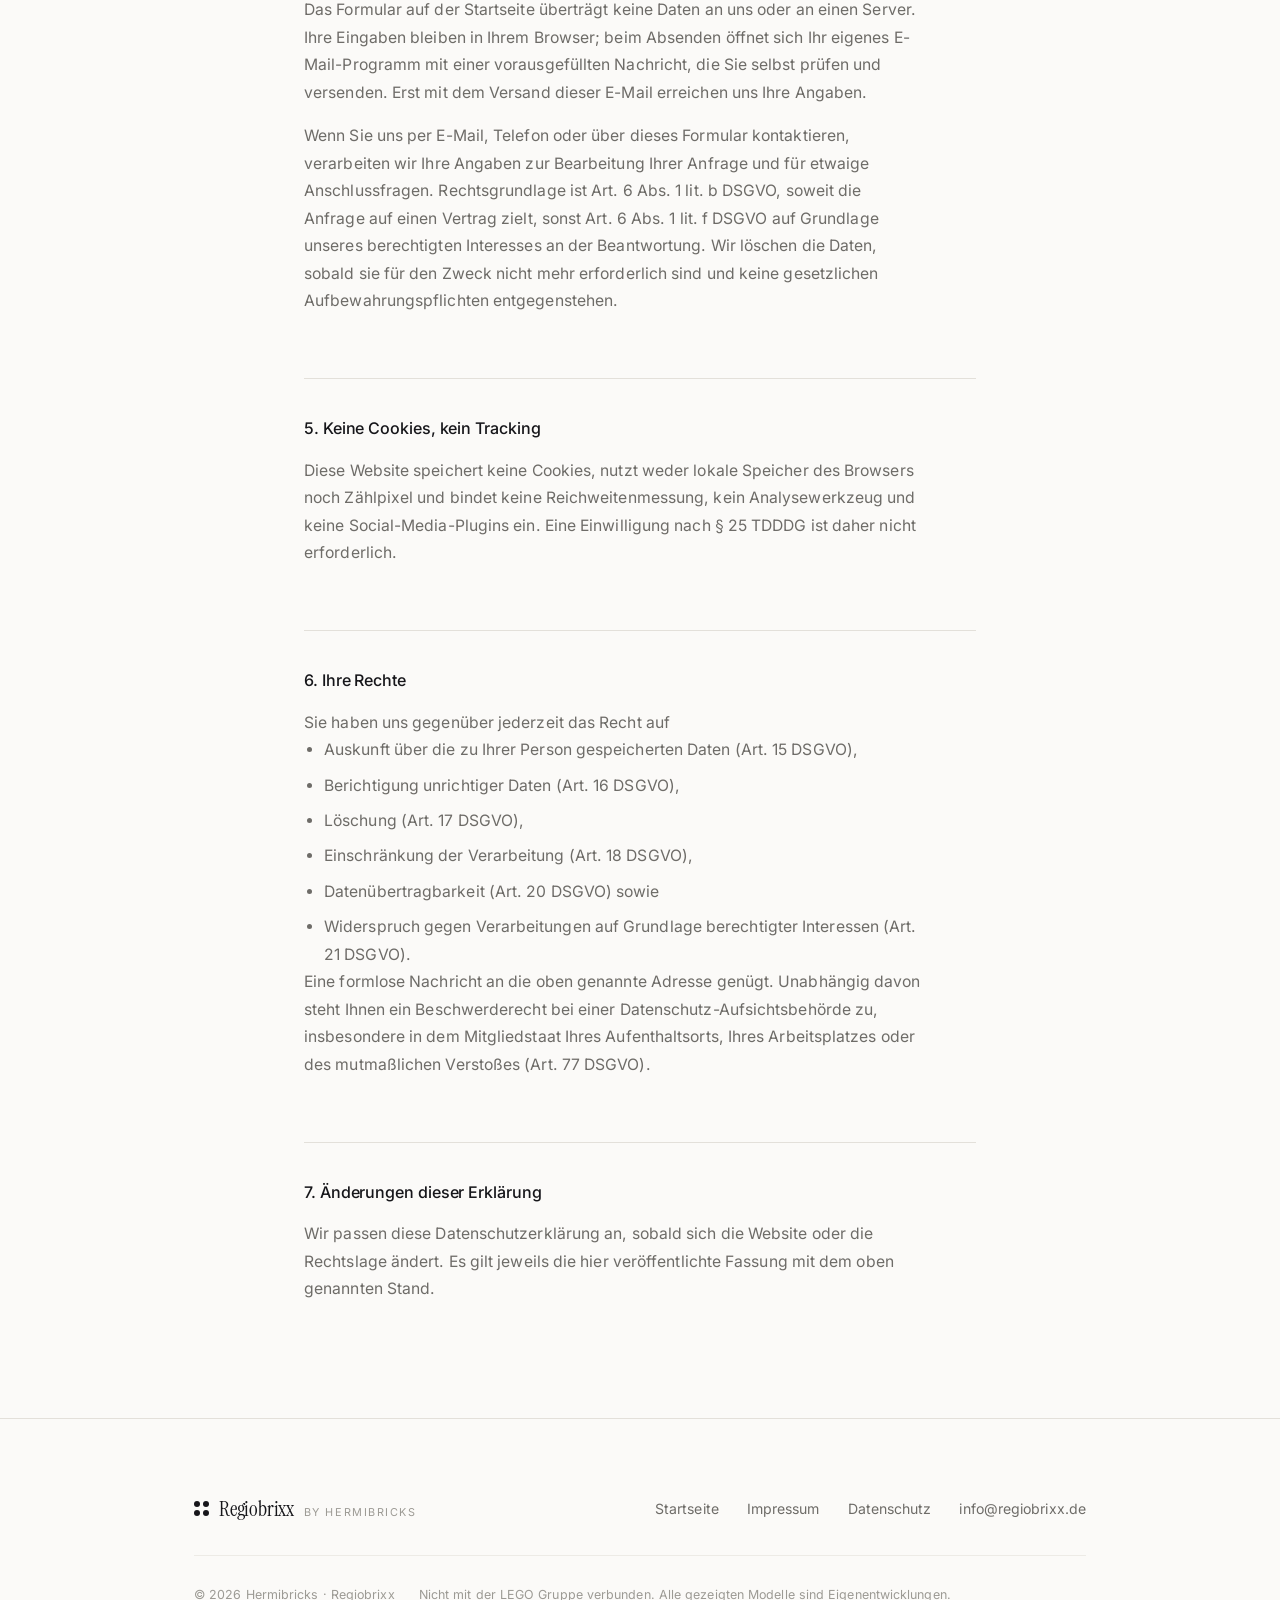
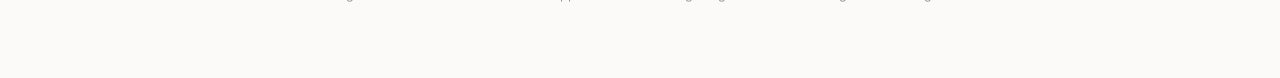
==== commit 61fd019d: "Richte die Domain regiobrixx.de ein - CNAME mit regiobrixx.de, damit GitHub Pages die eigene Domain " ====
--- a/datenschutz.html
+++ b/datenschutz.html
@@ -6,6 +6,7 @@
 <title>Datenschutzerklärung — Regiobrixx</title>
 <meta name="description" content="Datenschutzerklärung für die Website von Regiobrixx by Hermibricks.">
 <meta name="robots" content="index, follow">
+<link rel="canonical" href="https://regiobrixx.de/datenschutz.html">
 <meta name="theme-color" content="#FBFAF8">
 <link rel="icon" href="data:image/svg+xml,%3Csvg xmlns='http://www.w3.org/2000/svg' viewBox='0 0 32 32'%3E%3Crect width='32' height='32' fill='%23FBFAF8'/%3E%3Cg fill='%2316161A'%3E%3Ccircle cx='12' cy='12' r='3'/%3E%3Ccircle cx='20' cy='12' r='3'/%3E%3Ccircle cx='12' cy='20' r='3'/%3E%3Ccircle cx='20' cy='20' r='3'/%3E%3C/g%3E%3C/svg%3E">
 <link rel="stylesheet" href="fonts.css">
@@ -50,7 +51,7 @@
       </p>
       <p>
         Telefon: <a href="tel:+491719376187">+49 171 9376187</a><br>
-        E-Mail: <a href="mailto:info@hermibricks.de">info@hermibricks.de</a>
+        E-Mail: <a href="mailto:info@regiobrixx.de">info@regiobrixx.de</a>
       </p>
     </section>
 
@@ -157,7 +158,7 @@
       <a href="index.html">Startseite</a>
       <a href="impressum.html">Impressum</a>
       <a href="datenschutz.html">Datenschutz</a>
-      <a href="mailto:info@hermibricks.de">info@hermibricks.de</a>
+      <a href="mailto:info@regiobrixx.de">info@regiobrixx.de</a>
     </nav>
     <p class="footer-legal">
       <span>© <span id="year">2026</span> Hermibricks · Regiobrixx</span>
